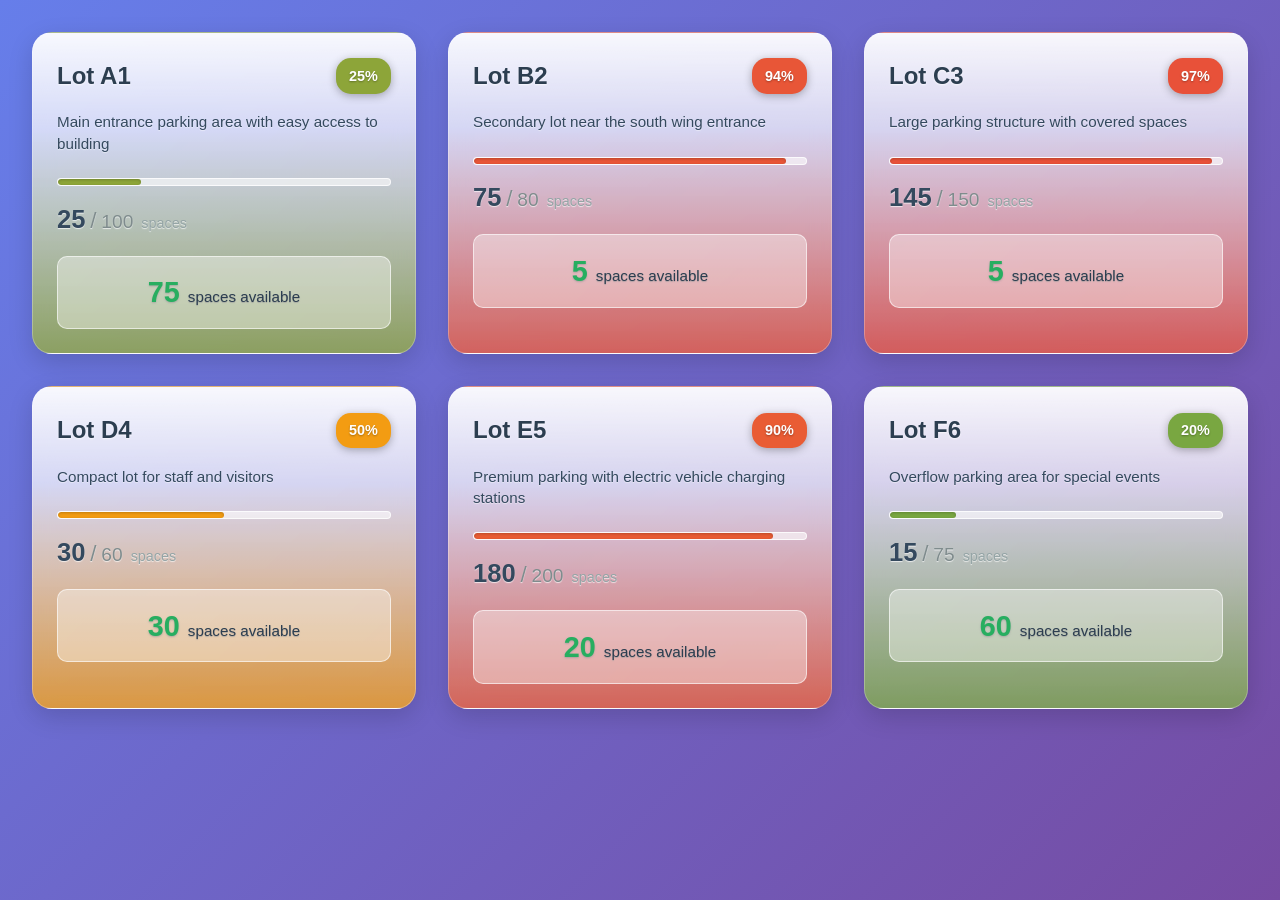
==== index.html @ 4d51796a "grants frontend" ====
<!DOCTYPE html>
<html lang="en">
<head>
    <meta charset="UTF-8">
    <meta name="viewport" content="width=device-width, initial-scale=1.0">
    <title>UAH Parking Lot</title>
    <link rel="stylesheet" href="styles.css">
</head>
<body>
    <div class="container">
        <!-- <header>
            <h1>🚗 Parking Lot Management Dashboard</h1>
            <p>Real-time occupancy monitoring across all facilities</p>
        </header> -->

        <!-- <div class="controls">
            <button id="refresh-btn" class="refresh-button">🔄 Refresh Data</button>
        </div> -->

        <main class="parking-grid" id="parkingGrid">
            <!-- Parking lot cards will be dynamically inserted here -->
        </main>
    </div>

    <script>
        // Sample parking lot data - this would eventually come from your Python backend
        const parkingLots = [
            {
                lot_name: "A1",
                max_occupancy: 100,
                current_occupancy: 25,
                description: "Main entrance parking area with easy access to building"
            },
            {
                lot_name: "B2",
                max_occupancy: 80,
                current_occupancy: 75,
                description: "Secondary lot near the south wing entrance"
            },
            {
                lot_name: "C3",
                max_occupancy: 150,
                current_occupancy: 145,
                description: "Large parking structure with covered spaces"
            },
            {
                lot_name: "D4",
                max_occupancy: 60,
                current_occupancy: 30,
                description: "Compact lot for staff and visitors"
            },
            {
                lot_name: "E5",
                max_occupancy: 200,
                current_occupancy: 180,
                description: "Premium parking with electric vehicle charging stations"
            },
            {
                lot_name: "F6",
                max_occupancy: 75,
                current_occupancy: 15,
                description: "Overflow parking area for special events"
            }
        ];

        function calculateOccupancyPercentage(current, max) {
            return Math.round((current / max) * 100);
        }

        function getOccupancyStatus(percentage) {
            if (percentage <= 30) return 'low';
            if (percentage <= 70) return 'medium';
            return 'high';
        }

        function sampleColorFromGradient(percentage) {
            // 3-point gradient: Green (0%) → Yellow (50%) → Red (100%)
            const green = { r: 39, g: 174, b: 96 };   // #27ae60
            const yellow = { r: 243, g: 156, b: 18 }; // #f39c12
            const red = { r: 231, g: 76, b: 60 };     // #e74c3c
            
            let color;
            
            if (percentage <= 50) {
                // Interpolate between green and yellow
                const ratio = percentage / 50;
                color = {
                    r: Math.round(green.r + (yellow.r - green.r) * ratio),
                    g: Math.round(green.g + (yellow.g - green.g) * ratio),
                    b: Math.round(green.b + (yellow.b - green.b) * ratio)
                };
            } else {
                // Interpolate between yellow and red
                const ratio = (percentage - 50) / 50;
                color = {
                    r: Math.round(yellow.r + (red.r - yellow.r) * ratio),
                    g: Math.round(yellow.g + (red.g - yellow.g) * ratio),
                    b: Math.round(yellow.b + (red.b - yellow.b) * ratio)
                };
            }
            
            return `rgb(${color.r}, ${color.g}, ${color.b})`;
        }
        
        function getCardBackgroundGradient(sampledColor) {
            // Create gradient from white at top to sampled color at bottom
            // Convert rgb(r, g, b) to rgba(r, g, b, 0.8)
            const rgbaColor = sampledColor.replace('rgb(', 'rgba(').replace(')', ', 0.8)');
            return `linear-gradient(to bottom, rgba(255, 255, 255, 0.95) 0%, rgba(255, 255, 255, 0.7) 30%, ${rgbaColor} 100%)`;
        }

        function createParkingCard(lot) {
            const percentage = calculateOccupancyPercentage(lot.current_occupancy, lot.max_occupancy);
            const status = getOccupancyStatus(percentage);
            const sampledColor = sampleColorFromGradient(percentage);
            const cardBackground = getCardBackgroundGradient(sampledColor);

            return `
                <div class="parking-card" data-status="${status}" style="background: ${cardBackground};">
                    <div class="card-header">
                        <h2 class="lot-name">Lot ${lot.lot_name}</h2>
                        <div class="occupancy-badge" style="background: ${sampledColor};">
                            ${percentage}%
                        </div>
                    </div>
                    
                    <div class="card-content">
                        <p class="description">${lot.description}</p>
                        
                        <div class="occupancy-details">
                            <div class="occupancy-bar">
                                <div class="occupancy-fill" style="width: ${percentage}%; background: ${sampledColor};"></div>
                            </div>
                            
                            <div class="occupancy-numbers">
                                <span class="current">${lot.current_occupancy}</span>
                                <span class="separator">/</span>
                                <span class="max">${lot.max_occupancy}</span>
                                <span class="label">spaces</span>
                            </div>
                        </div>
                        
                        <div class="available-spaces">
                            <span class="available-number">${lot.max_occupancy - lot.current_occupancy}</span>
                            <span class="available-label">spaces available</span>
                        </div>
                    </div>
                </div>
            `;
        }

        function renderParkingLots() {
            const grid = document.getElementById('parkingGrid');
            grid.innerHTML = parkingLots.map(lot => createParkingCard(lot)).join('');
        }

        function refreshData() {
            // Simulate data refresh - in real implementation, this would fetch from your Python backend
            parkingLots.forEach(lot => {
                // Simulate some occupancy changes
                const change = Math.floor(Math.random() * 11) - 5; // Random change between -5 and +5
                lot.current_occupancy = Math.max(0, Math.min(lot.max_occupancy, lot.current_occupancy + change));
            });
            
            renderParkingLots();
        }

        // Initialize the page
        document.addEventListener('DOMContentLoaded', function() {
            renderParkingLots();
            
            // Add refresh button functionality only if button exists
            const refreshBtn = document.getElementById('refresh-btn');
            if (refreshBtn) {
                refreshBtn.addEventListener('click', refreshData);
            }
            
            // Auto-refresh every 30 seconds
            setInterval(refreshData, 30000);
        });
    </script>
</body>
</html>
---- styles.css ----
/* Reset and base styles */
* {
    margin: 0;
    padding: 0;
    box-sizing: border-box;
}

body {
    font-family: 'Segoe UI', Tahoma, Geneva, Verdana, sans-serif;
    background: linear-gradient(135deg, #667eea 0%, #764ba2 100%);
    min-height: 100vh;
    color: #333;
    line-height: 1.6;
}

.container {
    max-width: 1400px;
    margin: 0 auto;
    padding: 2rem;
}

/* Header styles */
header {
    text-align: center;
    margin-bottom: 3rem;
    color: white;
}

header h1 {
    font-size: 2.5rem;
    margin-bottom: 0.5rem;
    text-shadow: 0 2px 4px rgba(0, 0, 0, 0.3);
}

header p {
    font-size: 1.1rem;
    opacity: 0.9;
    text-shadow: 0 1px 2px rgba(0, 0, 0, 0.2);
}

/* Controls */
.controls {
    display: flex;
    justify-content: center;
    margin-bottom: 2rem;
}

.refresh-button {
    background: rgba(255, 255, 255, 0.2);
    border: 2px solid rgba(255, 255, 255, 0.3);
    color: white;
    padding: 0.8rem 1.5rem;
    border-radius: 25px;
    font-size: 1rem;
    font-weight: 500;
    cursor: pointer;
    transition: all 0.3s ease;
    backdrop-filter: blur(10px);
}

.refresh-button:hover {
    background: rgba(255, 255, 255, 0.3);
    border-color: rgba(255, 255, 255, 0.5);
    transform: translateY(-2px);
    box-shadow: 0 5px 15px rgba(0, 0, 0, 0.2);
}

.refresh-button:active {
    transform: translateY(0);
}

/* Parking grid layout */
.parking-grid {
    display: grid;
    grid-template-columns: repeat(auto-fit, minmax(350px, 1fr));
    gap: 2rem;
    margin-bottom: 2rem;
}

/* Parking card styles */
.parking-card {
    border-radius: 20px;
    padding: 1.5rem;
    box-shadow: 0 8px 25px rgba(0, 0, 0, 0.15);
    transition: all 0.3s ease;
    border: 1px solid rgba(255, 255, 255, 0.3);
    backdrop-filter: blur(10px);
    position: relative;
    overflow: hidden;
}

.parking-card::before {
    content: '';
    position: absolute;
    top: 0;
    left: 0;
    right: 0;
    bottom: 0;
    background: rgba(255, 255, 255, 0.05);
    border-radius: 20px;
    z-index: -1;
}

.parking-card:hover {
    transform: translateY(-5px);
    box-shadow: 0 15px 35px rgba(0, 0, 0, 0.2);
}

/* Card header */
.card-header {
    display: flex;
    justify-content: space-between;
    align-items: center;
    margin-bottom: 1rem;
}

.lot-name {
    font-size: 1.5rem;
    font-weight: bold;
    color: #2c3e50;
    text-shadow: 0 1px 2px rgba(255, 255, 255, 0.7);
}

.occupancy-badge {
    padding: 0.4rem 0.8rem;
    border-radius: 15px;
    font-weight: bold;
    font-size: 0.9rem;
    color: white;
    text-shadow: 0 1px 2px rgba(0, 0, 0, 0.3);
    min-width: 55px;
    text-align: center;
    box-shadow: 0 2px 8px rgba(0, 0, 0, 0.3);
    /* Background color set dynamically via JavaScript */
}

/* Remove the old status-based badge styles since we now use sampled colors */

/* Card content */
.card-content {
    color: #2c3e50;
}

.description {
    font-size: 0.95rem;
    color: #34495e;
    margin-bottom: 1.5rem;
    line-height: 1.4;
    text-shadow: 0 1px 1px rgba(255, 255, 255, 0.5);
}

/* Occupancy details */
.occupancy-details {
    margin-bottom: 1rem;
}

.occupancy-bar {
    width: 100%;
    height: 8px;
    background: rgba(255, 255, 255, 0.6);
    border-radius: 4px;
    overflow: hidden;
    margin-bottom: 0.8rem;
    border: 1px solid rgba(255, 255, 255, 0.8);
}

.occupancy-fill {
    height: 100%;
    border-radius: 4px;
    transition: width 0.5s ease;
    box-shadow: inset 0 1px 3px rgba(0, 0, 0, 0.2);
    /* Background color set dynamically via JavaScript */
}

.occupancy-numbers {
    display: flex;
    align-items: baseline;
    font-size: 1.1rem;
    font-weight: 500;
    color: #2c3e50;
    text-shadow: 0 1px 1px rgba(255, 255, 255, 0.7);
}

.current {
    font-size: 1.6rem;
    font-weight: bold;
    color: #34495e;
}

.separator {
    margin: 0 0.3rem;
    font-size: 1.4rem;
    color: #7f8c8d;
}

.max {
    font-size: 1.2rem;
    color: #7f8c8d;
}

.label {
    margin-left: 0.5rem;
    color: #95a5a6;
    font-size: 0.9rem;
}

/* Available spaces */
.available-spaces {
    display: flex;
    align-items: baseline;
    justify-content: center;
    padding: 0.8rem;
    background: rgba(255, 255, 255, 0.4);
    border-radius: 10px;
    border: 1px solid rgba(255, 255, 255, 0.6);
}

.available-number {
    font-size: 1.8rem;
    font-weight: bold;
    color: #27ae60;
    margin-right: 0.5rem;
    text-shadow: 0 1px 2px rgba(152, 152, 152, 0.7);
}

.available-label {
    color: #2c3e50;
    font-size: 0.95rem;
    font-weight: 500;
    text-shadow: 0 1px 1px rgba(152, 152, 152, 0.7);
}

/* Responsive design */
@media (max-width: 768px) {
    .container {
        padding: 1rem;
    }
    
    header h1 {
        font-size: 2rem;
    }
    
    .parking-grid {
        grid-template-columns: 1fr;
        gap: 1.5rem;
    }
    
    .parking-card {
        padding: 1.2rem;
    }
    
    .card-header {
        flex-direction: column;
        align-items: flex-start;
        gap: 0.8rem;
    }
    
    .occupancy-badge {
        align-self: flex-end;
    }
}

@media (max-width: 480px) {
    .lot-name {
        font-size: 1.3rem;
    }
    
    .available-number {
        font-size: 1.5rem;
    }
    
    .current {
        font-size: 1.4rem;
    }
}

/* Animation for loading */
@keyframes fadeInUp {
    from {
        opacity: 0;
        transform: translateY(20px);
    }
    to {
        opacity: 1;
        transform: translateY(0);
    }
}

.parking-card {
    animation: fadeInUp 0.5s ease forwards;
}

.parking-card:nth-child(1) { animation-delay: 0.1s; }
.parking-card:nth-child(2) { animation-delay: 0.2s; }
.parking-card:nth-child(3) { animation-delay: 0.3s; }
.parking-card:nth-child(4) { animation-delay: 0.4s; }
.parking-card:nth-child(5) { animation-delay: 0.5s; }
.parking-card:nth-child(6) { animation-delay: 0.6s; }
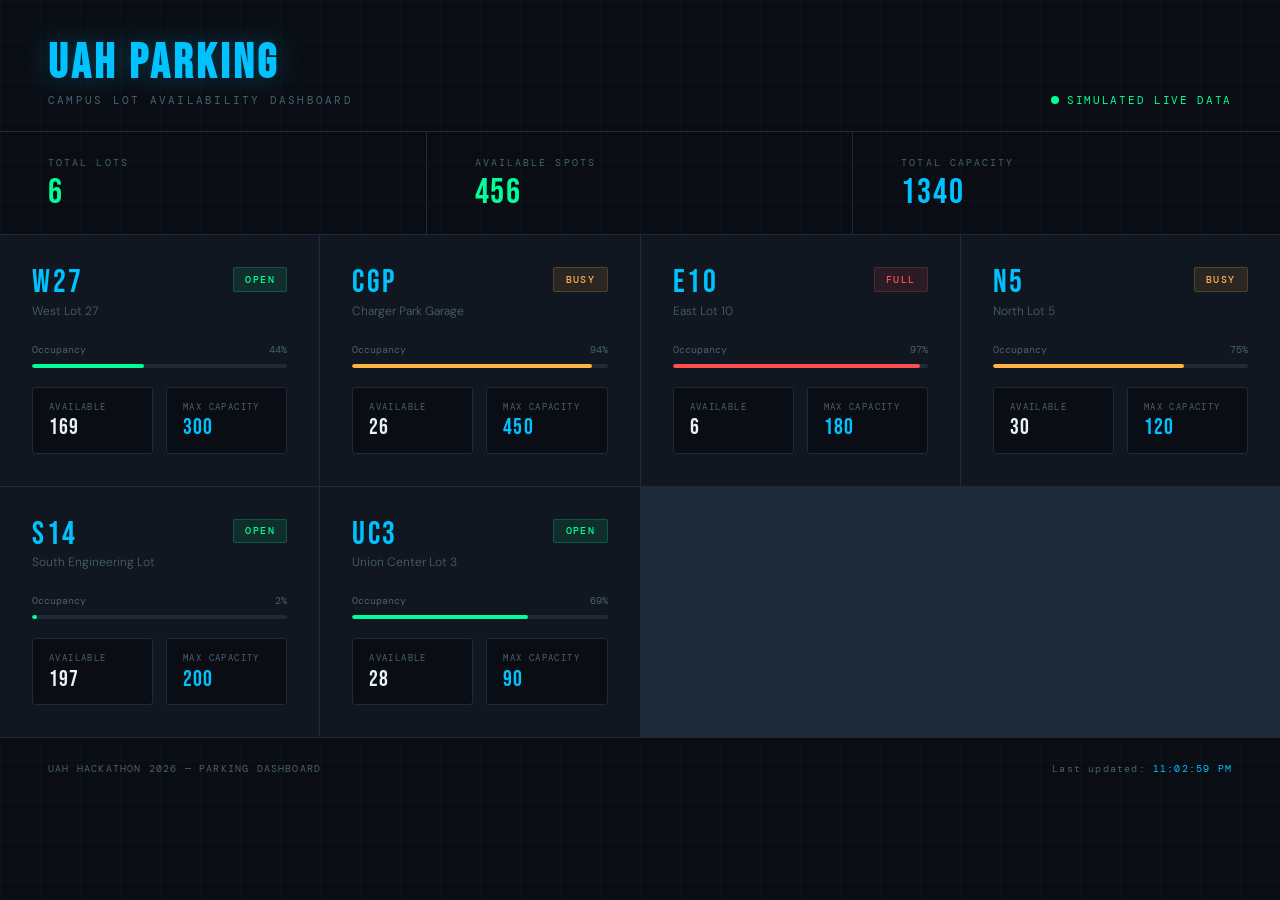
==== commit 97b8195b: "Added Parking Dashboard Frontend" ====
--- a/index.html
+++ b/index.html
@@ -1,183 +1,424 @@
-<!DOCTYPE html>
-<html lang="en">
-<head>
-    <meta charset="UTF-8">
-    <meta name="viewport" content="width=device-width, initial-scale=1.0">
-    <title>UAH Parking Lot</title>
-    <link rel="stylesheet" href="styles.css">
-</head>
-<body>
-    <div class="container">
-        <!-- <header>
-            <h1>🚗 Parking Lot Management Dashboard</h1>
-            <p>Real-time occupancy monitoring across all facilities</p>
-        </header> -->
-
-        <!-- <div class="controls">
-            <button id="refresh-btn" class="refresh-button">🔄 Refresh Data</button>
-        </div> -->
-
-        <main class="parking-grid" id="parkingGrid">
-            <!-- Parking lot cards will be dynamically inserted here -->
-        </main>
-    </div>
-
-    <script>
-        // Sample parking lot data - this would eventually come from your Python backend
-        const parkingLots = [
-            {
-                lot_name: "A1",
-                max_occupancy: 100,
-                current_occupancy: 25,
-                description: "Main entrance parking area with easy access to building"
-            },
-            {
-                lot_name: "B2",
-                max_occupancy: 80,
-                current_occupancy: 75,
-                description: "Secondary lot near the south wing entrance"
-            },
-            {
-                lot_name: "C3",
-                max_occupancy: 150,
-                current_occupancy: 145,
-                description: "Large parking structure with covered spaces"
-            },
-            {
-                lot_name: "D4",
-                max_occupancy: 60,
-                current_occupancy: 30,
-                description: "Compact lot for staff and visitors"
-            },
-            {
-                lot_name: "E5",
-                max_occupancy: 200,
-                current_occupancy: 180,
-                description: "Premium parking with electric vehicle charging stations"
-            },
-            {
-                lot_name: "F6",
-                max_occupancy: 75,
-                current_occupancy: 15,
-                description: "Overflow parking area for special events"
-            }
-        ];
-
-        function calculateOccupancyPercentage(current, max) {
-            return Math.round((current / max) * 100);
-        }
-
-        function getOccupancyStatus(percentage) {
-            if (percentage <= 30) return 'low';
-            if (percentage <= 70) return 'medium';
-            return 'high';
-        }
-
-        function sampleColorFromGradient(percentage) {
-            // 3-point gradient: Green (0%) → Yellow (50%) → Red (100%)
-            const green = { r: 39, g: 174, b: 96 };   // #27ae60
-            const yellow = { r: 243, g: 156, b: 18 }; // #f39c12
-            const red = { r: 231, g: 76, b: 60 };     // #e74c3c
-            
-            let color;
-            
-            if (percentage <= 50) {
-                // Interpolate between green and yellow
-                const ratio = percentage / 50;
-                color = {
-                    r: Math.round(green.r + (yellow.r - green.r) * ratio),
-                    g: Math.round(green.g + (yellow.g - green.g) * ratio),
-                    b: Math.round(green.b + (yellow.b - green.b) * ratio)
-                };
-            } else {
-                // Interpolate between yellow and red
-                const ratio = (percentage - 50) / 50;
-                color = {
-                    r: Math.round(yellow.r + (red.r - yellow.r) * ratio),
-                    g: Math.round(yellow.g + (red.g - yellow.g) * ratio),
-                    b: Math.round(yellow.b + (red.b - yellow.b) * ratio)
-                };
-            }
-            
-            return `rgb(${color.r}, ${color.g}, ${color.b})`;
-        }
-        
-        function getCardBackgroundGradient(sampledColor) {
-            // Create gradient from white at top to sampled color at bottom
-            // Convert rgb(r, g, b) to rgba(r, g, b, 0.8)
-            const rgbaColor = sampledColor.replace('rgb(', 'rgba(').replace(')', ', 0.8)');
-            return `linear-gradient(to bottom, rgba(255, 255, 255, 0.95) 0%, rgba(255, 255, 255, 0.7) 30%, ${rgbaColor} 100%)`;
-        }
-
-        function createParkingCard(lot) {
-            const percentage = calculateOccupancyPercentage(lot.current_occupancy, lot.max_occupancy);
-            const status = getOccupancyStatus(percentage);
-            const sampledColor = sampleColorFromGradient(percentage);
-            const cardBackground = getCardBackgroundGradient(sampledColor);
-
-            return `
-                <div class="parking-card" data-status="${status}" style="background: ${cardBackground};">
-                    <div class="card-header">
-                        <h2 class="lot-name">Lot ${lot.lot_name}</h2>
-                        <div class="occupancy-badge" style="background: ${sampledColor};">
-                            ${percentage}%
-                        </div>
-                    </div>
-                    
-                    <div class="card-content">
-                        <p class="description">${lot.description}</p>
-                        
-                        <div class="occupancy-details">
-                            <div class="occupancy-bar">
-                                <div class="occupancy-fill" style="width: ${percentage}%; background: ${sampledColor};"></div>
-                            </div>
-                            
-                            <div class="occupancy-numbers">
-                                <span class="current">${lot.current_occupancy}</span>
-                                <span class="separator">/</span>
-                                <span class="max">${lot.max_occupancy}</span>
-                                <span class="label">spaces</span>
-                            </div>
-                        </div>
-                        
-                        <div class="available-spaces">
-                            <span class="available-number">${lot.max_occupancy - lot.current_occupancy}</span>
-                            <span class="available-label">spaces available</span>
-                        </div>
-                    </div>
-                </div>
-            `;
-        }
-
-        function renderParkingLots() {
-            const grid = document.getElementById('parkingGrid');
-            grid.innerHTML = parkingLots.map(lot => createParkingCard(lot)).join('');
-        }
-
-        function refreshData() {
-            // Simulate data refresh - in real implementation, this would fetch from your Python backend
-            parkingLots.forEach(lot => {
-                // Simulate some occupancy changes
-                const change = Math.floor(Math.random() * 11) - 5; // Random change between -5 and +5
-                lot.current_occupancy = Math.max(0, Math.min(lot.max_occupancy, lot.current_occupancy + change));
-            });
-            
-            renderParkingLots();
-        }
-
-        // Initialize the page
-        document.addEventListener('DOMContentLoaded', function() {
-            renderParkingLots();
-            
-            // Add refresh button functionality only if button exists
-            const refreshBtn = document.getElementById('refresh-btn');
-            if (refreshBtn) {
-                refreshBtn.addEventListener('click', refreshData);
-            }
-            
-            // Auto-refresh every 30 seconds
-            setInterval(refreshData, 30000);
-        });
-    </script>
-</body>
-</html>+<!DOCTYPE html>
+<html lang="en">
+<head>
+  <meta charset="UTF-8" />
+  <meta name="viewport" content="width=device-width, initial-scale=1.0"/>
+  <title>UAH Parking Dashboard</title>
+  <link href="https://fonts.googleapis.com/css2?family=Bebas+Neue&family=DM+Mono:wght@400;500&family=DM+Sans:wght@300;400;500&display=swap" rel="stylesheet"/>
+  <style>
+    :root {
+      --bg: #0a0e14;
+      --surface: #111720;
+      --border: #1e2a38;
+      --accent: #00c2ff;
+      --accent2: #00ff99;
+      --warn: #ffb347;
+      --danger: #ff4f4f;
+      --text: #e8f0f8;
+      --muted: #4a6070;
+    }
+
+    * { margin: 0; padding: 0; box-sizing: border-box; }
+
+    body {
+      background: var(--bg);
+      color: var(--text);
+      font-family: 'DM Sans', sans-serif;
+      min-height: 100vh;
+      overflow-x: hidden;
+    }
+
+    /* Background grid */
+    body::before {
+      content: '';
+      position: fixed;
+      inset: 0;
+      background-image:
+        linear-gradient(rgba(0,194,255,0.03) 1px, transparent 1px),
+        linear-gradient(90deg, rgba(0,194,255,0.03) 1px, transparent 1px);
+      background-size: 40px 40px;
+      pointer-events: none;
+      z-index: 0;
+    }
+
+    header {
+      position: relative;
+      z-index: 1;
+      padding: 2.5rem 3rem 1.5rem;
+      border-bottom: 1px solid var(--border);
+      display: flex;
+      align-items: flex-end;
+      justify-content: space-between;
+      gap: 1rem;
+    }
+
+    .logo-block h1 {
+      font-family: 'Bebas Neue', sans-serif;
+      font-size: 3rem;
+      letter-spacing: 0.08em;
+      line-height: 1;
+      color: var(--accent);
+      text-shadow: 0 0 30px rgba(0,194,255,0.3);
+    }
+
+    .logo-block p {
+      font-family: 'DM Mono', monospace;
+      font-size: 0.7rem;
+      color: var(--muted);
+      letter-spacing: 0.2em;
+      text-transform: uppercase;
+      margin-top: 0.3rem;
+    }
+
+    .live-badge {
+      display: flex;
+      align-items: center;
+      gap: 0.5rem;
+      font-family: 'DM Mono', monospace;
+      font-size: 0.7rem;
+      color: var(--accent2);
+      letter-spacing: 0.15em;
+      text-transform: uppercase;
+    }
+
+    .live-dot {
+      width: 8px;
+      height: 8px;
+      border-radius: 50%;
+      background: var(--accent2);
+      animation: pulse 1.5s infinite;
+    }
+
+    @keyframes pulse {
+      0%, 100% { opacity: 1; transform: scale(1); }
+      50% { opacity: 0.4; transform: scale(0.8); }
+    }
+
+    /* Summary bar */
+    .summary {
+      position: relative;
+      z-index: 1;
+      display: grid;
+      grid-template-columns: repeat(3, 1fr);
+      border-bottom: 1px solid var(--border);
+    }
+
+    .summary-item {
+      padding: 1.5rem 3rem;
+      border-right: 1px solid var(--border);
+    }
+
+    .summary-item:last-child { border-right: none; }
+
+    .summary-item .label {
+      font-family: 'DM Mono', monospace;
+      font-size: 0.65rem;
+      color: var(--muted);
+      letter-spacing: 0.2em;
+      text-transform: uppercase;
+      margin-bottom: 0.4rem;
+    }
+
+    .summary-item .value {
+      font-family: 'Bebas Neue', sans-serif;
+      font-size: 2.2rem;
+      letter-spacing: 0.05em;
+      line-height: 1;
+    }
+
+    .value.good { color: var(--accent2); }
+    .value.warn { color: var(--warn); }
+    .value.bad  { color: var(--danger); }
+
+    /* Lots grid */
+    .lots-grid {
+      position: relative;
+      z-index: 1;
+      display: grid;
+      grid-template-columns: repeat(auto-fill, minmax(300px, 1fr));
+      gap: 1px;
+      background: var(--border);
+      margin-top: 0;
+    }
+
+    .lot-card {
+      background: var(--surface);
+      padding: 2rem;
+      transition: background 0.2s;
+      cursor: default;
+      animation: fadeIn 0.4s ease both;
+    }
+
+    .lot-card:hover { background: #151e2b; }
+
+    @keyframes fadeIn {
+      from { opacity: 0; transform: translateY(8px); }
+      to   { opacity: 1; transform: translateY(0); }
+    }
+
+    .lot-header {
+      display: flex;
+      justify-content: space-between;
+      align-items: flex-start;
+      margin-bottom: 1.5rem;
+    }
+
+    .lot-id {
+      font-family: 'Bebas Neue', sans-serif;
+      font-size: 2rem;
+      letter-spacing: 0.08em;
+      color: var(--accent);
+      line-height: 1;
+    }
+
+    .lot-name {
+      font-size: 0.75rem;
+      color: var(--muted);
+      margin-top: 0.2rem;
+      font-weight: 300;
+    }
+
+    .status-chip {
+      font-family: 'DM Mono', monospace;
+      font-size: 0.6rem;
+      letter-spacing: 0.15em;
+      text-transform: uppercase;
+      padding: 0.3rem 0.7rem;
+      border-radius: 2px;
+      font-weight: 500;
+    }
+
+    .status-chip.open   { background: rgba(0,255,153,0.1); color: var(--accent2); border: 1px solid rgba(0,255,153,0.2); }
+    .status-chip.busy   { background: rgba(255,179,71,0.1); color: var(--warn);   border: 1px solid rgba(255,179,71,0.2); }
+    .status-chip.full   { background: rgba(255,79,79,0.1);  color: var(--danger); border: 1px solid rgba(255,79,79,0.2); }
+
+    /* Progress bar */
+    .progress-section { margin-bottom: 1.2rem; }
+
+    .progress-labels {
+      display: flex;
+      justify-content: space-between;
+      font-family: 'DM Mono', monospace;
+      font-size: 0.65rem;
+      color: var(--muted);
+      margin-bottom: 0.5rem;
+    }
+
+    .progress-bar {
+      height: 4px;
+      background: var(--border);
+      border-radius: 2px;
+      overflow: hidden;
+    }
+
+    .progress-fill {
+      height: 100%;
+      border-radius: 2px;
+      transition: width 1s ease;
+    }
+
+    .fill-good   { background: var(--accent2); }
+    .fill-warn   { background: var(--warn); }
+    .fill-danger { background: var(--danger); }
+
+    /* Stats row */
+    .stats-row {
+      display: grid;
+      grid-template-columns: 1fr 1fr;
+      gap: 0.8rem;
+      margin-top: 1.2rem;
+    }
+
+    .stat-box {
+      background: var(--bg);
+      border: 1px solid var(--border);
+      border-radius: 3px;
+      padding: 0.8rem 1rem;
+    }
+
+    .stat-box .stat-label {
+      font-family: 'DM Mono', monospace;
+      font-size: 0.58rem;
+      color: var(--muted);
+      letter-spacing: 0.15em;
+      text-transform: uppercase;
+      margin-bottom: 0.3rem;
+    }
+
+    .stat-box .stat-value {
+      font-family: 'Bebas Neue', sans-serif;
+      font-size: 1.4rem;
+      letter-spacing: 0.05em;
+      line-height: 1;
+    }
+
+    /* Footer */
+    footer {
+      position: relative;
+      z-index: 1;
+      padding: 1.5rem 3rem;
+      border-top: 1px solid var(--border);
+      display: flex;
+      justify-content: space-between;
+      align-items: center;
+    }
+
+    footer span {
+      font-family: 'DM Mono', monospace;
+      font-size: 0.62rem;
+      color: var(--muted);
+      letter-spacing: 0.12em;
+    }
+
+    #last-updated { color: var(--accent); }
+
+    @media (max-width: 600px) {
+      header { padding: 1.5rem; flex-direction: column; align-items: flex-start; }
+      .summary { grid-template-columns: 1fr; }
+      .summary-item { border-right: none; border-bottom: 1px solid var(--border); padding: 1rem 1.5rem; }
+      .lots-grid { grid-template-columns: 1fr; }
+      .lot-card { padding: 1.5rem; }
+      footer { flex-direction: column; gap: 0.5rem; padding: 1rem 1.5rem; }
+    }
+  </style>
+</head>
+<body>
+
+<header>
+  <div class="logo-block">
+    <h1>UAH PARKING</h1>
+    <p>Campus Lot Availability Dashboard</p>
+  </div>
+  <div class="live-badge">
+    <div class="live-dot"></div>
+    Simulated Live Data
+  </div>
+</header>
+
+<div class="summary">
+  <div class="summary-item">
+    <div class="label">Total Lots</div>
+    <div class="value good" id="total-lots">—</div>
+  </div>
+  <div class="summary-item">
+    <div class="label">Available Spots</div>
+    <div class="value good" id="total-available">—</div>
+  </div>
+  <div class="summary-item">
+    <div class="label">Total Capacity</div>
+    <div class="value" id="total-capacity" style="color:var(--accent)">—</div>
+  </div>
+</div>
+
+<div class="lots-grid" id="lots-grid"></div>
+
+<footer>
+  <span>UAH HACKATHON 2026 &mdash; PARKING DASHBOARD</span>
+  <span>Last updated: <span id="last-updated">—</span></span>
+</footer>
+
+<script>
+  const lots = [
+    { id: "W27",  name: "West Lot 27",             capacity: 300 },
+    { id: "CGP",  name: "Charger Park Garage",      capacity: 450 },
+    { id: "E10",  name: "East Lot 10",              capacity: 180 },
+    { id: "N5",   name: "North Lot 5",              capacity: 120 },
+    { id: "S14",  name: "South Engineering Lot",    capacity: 200 },
+    { id: "UC3",  name: "Union Center Lot 3",       capacity: 90  },
+  ];
+
+  function randomOccupancy(capacity) {
+    return Math.floor(Math.random() * (capacity + 1));
+  }
+
+  function getPct(occ, cap) {
+    return Math.round((occ / cap) * 100);
+  }
+
+  function getStatusClass(pct) {
+    if (pct >= 95) return "full";
+    if (pct >= 70) return "busy";
+    return "open";
+  }
+
+  function getStatusLabel(pct) {
+    if (pct >= 95) return "Full";
+    if (pct >= 70) return "Busy";
+    return "Open";
+  }
+
+  function getFillClass(pct) {
+    if (pct >= 95) return "fill-danger";
+    if (pct >= 70) return "fill-warn";
+    return "fill-good";
+  }
+
+  function getValueClass(pct) {
+    if (pct >= 95) return "bad";
+    if (pct >= 70) return "warn";
+    return "good";
+  }
+
+  function renderLots() {
+    const grid = document.getElementById("lots-grid");
+    grid.innerHTML = "";
+
+    let totalAvailable = 0;
+    let totalCapacity = 0;
+
+    lots.forEach((lot, i) => {
+      const occ = randomOccupancy(lot.capacity);
+      const avail = lot.capacity - occ;
+      const pct = getPct(occ, lot.capacity);
+      totalAvailable += avail;
+      totalCapacity += lot.capacity;
+
+      const card = document.createElement("div");
+      card.className = "lot-card";
+      card.style.animationDelay = `${i * 0.07}s`;
+
+      card.innerHTML = `
+        <div class="lot-header">
+          <div>
+            <div class="lot-id">${lot.id}</div>
+            <div class="lot-name">${lot.name}</div>
+          </div>
+          <span class="status-chip ${getStatusClass(pct)}">${getStatusLabel(pct)}</span>
+        </div>
+        <div class="progress-section">
+          <div class="progress-labels">
+            <span>Occupancy</span>
+            <span>${pct}%</span>
+          </div>
+          <div class="progress-bar">
+            <div class="progress-fill ${getFillClass(pct)}" style="width: ${pct}%"></div>
+          </div>
+        </div>
+        <div class="stats-row">
+          <div class="stat-box">
+            <div class="stat-label">Available</div>
+            <div class="stat-value ${getValueClass(pct)}">${avail}</div>
+          </div>
+          <div class="stat-box">
+            <div class="stat-label">Max Capacity</div>
+            <div class="stat-value" style="color:var(--accent)">${lot.capacity}</div>
+          </div>
+        </div>
+      `;
+      grid.appendChild(card);
+    });
+
+    document.getElementById("total-lots").textContent = lots.length;
+    document.getElementById("total-available").textContent = totalAvailable;
+    document.getElementById("total-capacity").textContent = totalCapacity;
+
+    const now = new Date();
+    document.getElementById("last-updated").textContent =
+      now.toLocaleTimeString([], { hour: '2-digit', minute: '2-digit', second: '2-digit' });
+  }
+
+  renderLots();
+  setInterval(renderLots, 10000); // refresh every 10 seconds
+</script>
+</body>
+</html>
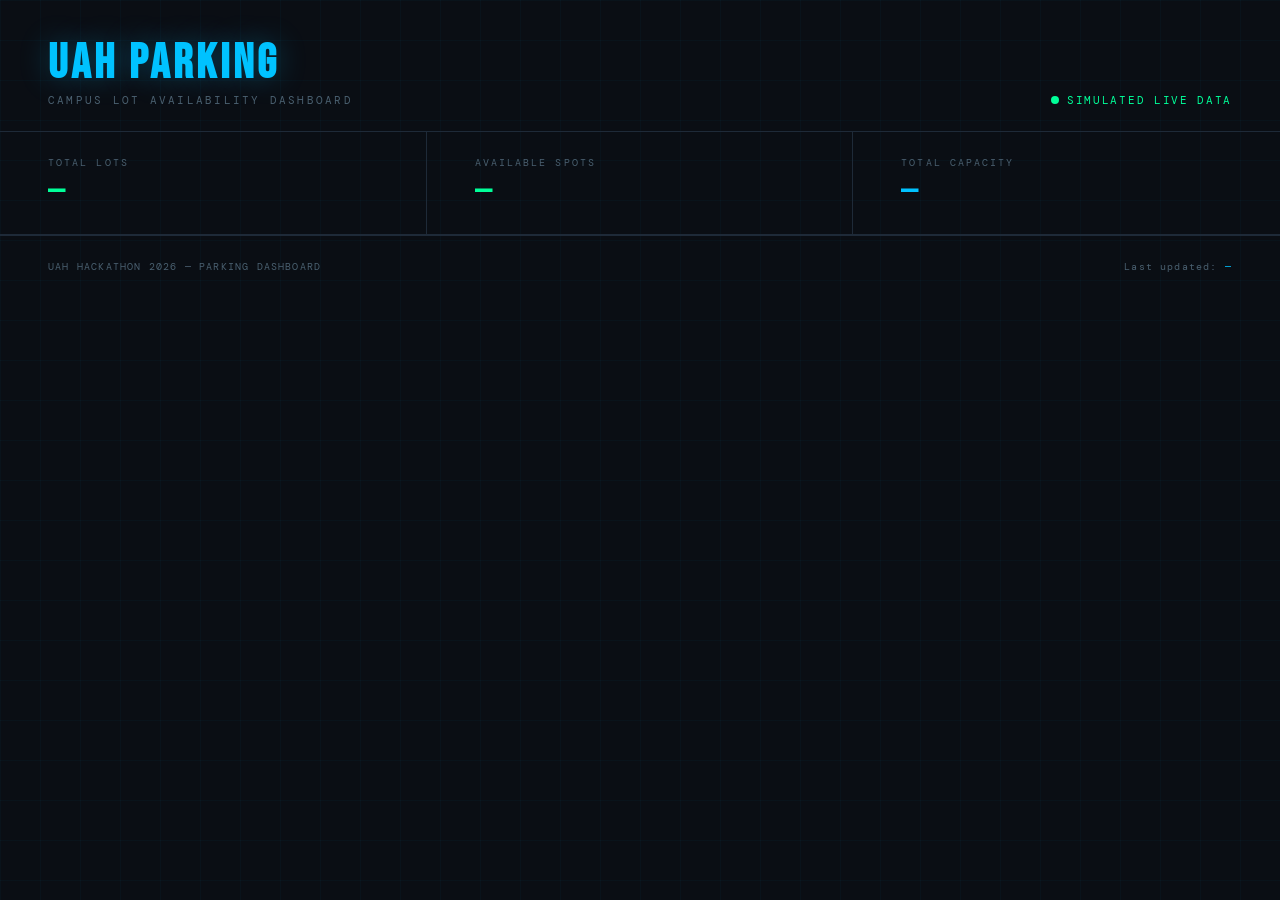
==== commit 059c8f2f: "Added Index" ====
--- a/index.html
+++ b/index.html
@@ -359,66 +359,62 @@
     return "good";
   }
 
-  function renderLots() {
+  async function renderLots() {
+    const res = await fetch("http://127.0.0.1:5000/api/lots");
+    const data = await res.json();
     const grid = document.getElementById("lots-grid");
     grid.innerHTML = "";
 
     let totalAvailable = 0;
     let totalCapacity = 0;
 
-    lots.forEach((lot, i) => {
-      const occ = randomOccupancy(lot.capacity);
-      const avail = lot.capacity - occ;
-      const pct = getPct(occ, lot.capacity);
-      totalAvailable += avail;
-      totalCapacity += lot.capacity;
-
-      const card = document.createElement("div");
-      card.className = "lot-card";
-      card.style.animationDelay = `${i * 0.07}s`;
-
-      card.innerHTML = `
-        <div class="lot-header">
-          <div>
-            <div class="lot-id">${lot.id}</div>
-            <div class="lot-name">${lot.name}</div>
-          </div>
-          <span class="status-chip ${getStatusClass(pct)}">${getStatusLabel(pct)}</span>
-        </div>
-        <div class="progress-section">
-          <div class="progress-labels">
-            <span>Occupancy</span>
-            <span>${pct}%</span>
-          </div>
-          <div class="progress-bar">
-            <div class="progress-fill ${getFillClass(pct)}" style="width: ${pct}%"></div>
-          </div>
-        </div>
-        <div class="stats-row">
-          <div class="stat-box">
-            <div class="stat-label">Available</div>
-            <div class="stat-value ${getValueClass(pct)}">${avail}</div>
-          </div>
-          <div class="stat-box">
-            <div class="stat-label">Max Capacity</div>
-            <div class="stat-value" style="color:var(--accent)">${lot.capacity}</div>
-          </div>
-        </div>
-      `;
-      grid.appendChild(card);
+    Object.entries(data).forEach(([id, lot], i) => {
+        const pct = Math.round((lot.occupancy / lot.capacity) * 100);
+        totalAvailable += lot.available;
+        totalCapacity += lot.capacity;
+
+        const card = document.createElement("div");
+        card.className = "lot-card";
+        card.style.animationDelay = `${i * 0.07}s`;
+        card.innerHTML = `
+            <div class="lot-header">
+                <div>
+                    <div class="lot-id">${id}</div>
+                    <div class="lot-name">${lot.name}</div>
+                </div>
+                <span class="status-chip ${getStatusClass(pct)}">${getStatusLabel(pct)}</span>
+            </div>
+            <div class="progress-section">
+                <div class="progress-labels">
+                    <span>Occupancy</span><span>${pct}%</span>
+                </div>
+                <div class="progress-bar">
+                    <div class="progress-fill ${getFillClass(pct)}" style="width:${pct}%"></div>
+                </div>
+            </div>
+            <div class="stats-row">
+                <div class="stat-box">
+                    <div class="stat-label">Available</div>
+                    <div class="stat-value ${getValueClass(pct)}">${lot.available}</div>
+                </div>
+                <div class="stat-box">
+                    <div class="stat-label">Max Capacity</div>
+                    <div class="stat-value" style="color:var(--accent)">${lot.capacity}</div>
+                </div>
+            </div>
+        `;
+        grid.appendChild(card);
     });
 
-    document.getElementById("total-lots").textContent = lots.length;
+    document.getElementById("total-lots").textContent = Object.keys(data).length;
     document.getElementById("total-available").textContent = totalAvailable;
     document.getElementById("total-capacity").textContent = totalCapacity;
-
-    const now = new Date();
     document.getElementById("last-updated").textContent =
-      now.toLocaleTimeString([], { hour: '2-digit', minute: '2-digit', second: '2-digit' });
-  }
+        new Date().toLocaleTimeString([], { hour: '2-digit', minute: '2-digit', second: '2-digit' });
+}
 
   renderLots();
-  setInterval(renderLots, 10000); // refresh every 10 seconds
+  //setInterval(renderLots, 10000); // refresh every 10 seconds
 </script>
 </body>
 </html>
